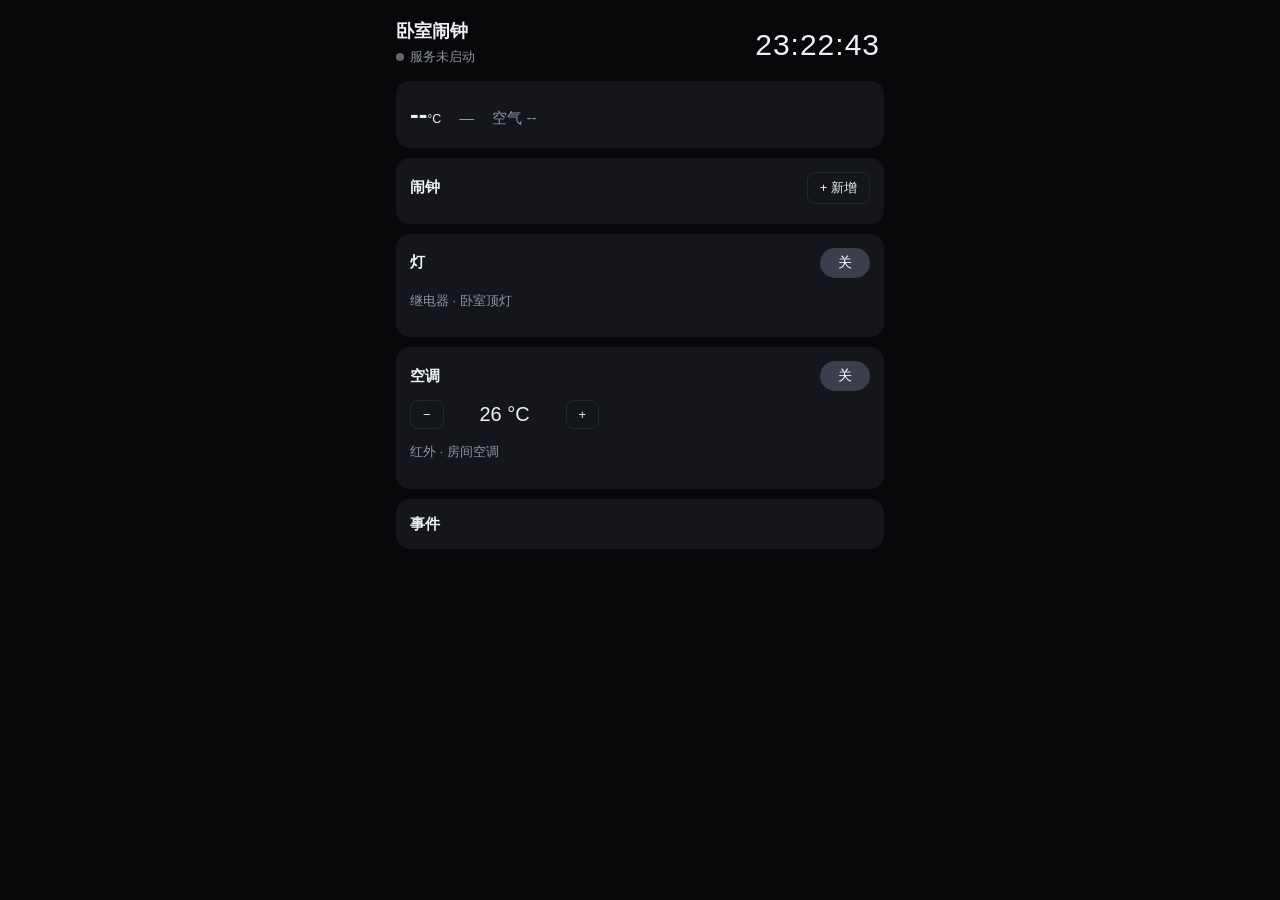
==== web/index.html @ b5a948b9 "feat(cloud): REST + MQTT-ready backend, H5 control page, device simulator" ====
<!doctype html>
<html lang="zh-CN">
<head>
<meta charset="utf-8">
<meta name="viewport" content="width=device-width, initial-scale=1, viewport-fit=cover">
<title>闹钟 · 远程控制</title>
<link rel="stylesheet" href="style.css">
</head>
<body>
<main>
  <header>
    <div>
      <h1 id="devName">卧室闹钟</h1>
      <p class="sub"><span id="dot" class="dot"></span><span id="conn">连接中…</span></p>
    </div>
    <div class="clock"><span id="clock">--:--:--</span><small id="ampm"></small></div>
  </header>

  <section class="card env">
    <div><b id="temp">--</b><small>°C</small></div>
    <div class="muted" id="cond">—</div>
    <div class="muted">空气 <span id="aqi">--</span></div>
  </section>

  <section class="card">
    <div class="row head"><h2>闹钟</h2><button id="addBtn" class="ghost">+ 新增</button></div>
    <ul id="alarms" class="list"></ul>
  </section>

  <section class="card">
    <div class="row"><h2>灯</h2><button id="lamp" class="toggle off">关</button></div>
    <p class="muted small">继电器 · 卧室顶灯</p>
  </section>

  <section class="card">
    <div class="row"><h2>空调</h2><button id="ac" class="toggle off">关</button></div>
    <div class="row acrow">
      <button id="tmin" class="ghost">−</button>
      <span id="actemp">26 °C</span>
      <button id="tplus" class="ghost">+</button>
    </div>
    <p class="muted small">红外 · 房间空调</p>
  </section>

  <section class="card">
    <h2>事件</h2>
    <ul id="events" class="list muted small"></ul>
  </section>
</main>

<dialog id="dlg">
  <form method="dialog" id="form">
    <h3 id="dlgTitle">新增闹钟</h3>
    <label>时间<input id="fTime" type="time" required></label>
    <label>重复
      <select id="fMask">
        <option value="31">工作日</option>
        <option value="127">每天</option>
        <option value="96">周末</option>
        <option value="0">一次</option>
      </select>
    </label>
    <label>标签<input id="fLabel" maxlength="9" placeholder="起床"></label>
    <menu><button value="cancel" class="ghost">取消</button><button id="save" value="default">保存</button></menu>
  </form>
</dialog>

<script src="app.js"></script>
</body>
</html>
---- web/style.css ----
:root{--bg:#08080a;--card:#14161c;--line:#242833;--text:#eef1f6;--dim:#8d94a3;--acc:#22d3ee;--warm:#f0a41a;--ok:#16a34a}
*{box-sizing:border-box}
body{margin:0;background:var(--bg);color:var(--text);font:15px/1.5 -apple-system,"PingFang SC","Microsoft YaHei",sans-serif}
main{max-width:520px;margin:0 auto;padding:18px 16px 40px}
header{display:flex;justify-content:space-between;align-items:flex-end;margin-bottom:14px}
h1{font-size:18px;margin:0}
h2{font-size:15px;margin:0}
.sub{margin:2px 0 0;color:var(--dim);font-size:13px}
.dot{display:inline-block;width:8px;height:8px;border-radius:50%;background:#666;margin-right:6px}
.dot.on{background:var(--ok);box-shadow:0 0 8px var(--ok)}
.clock{font-size:30px;font-variant-numeric:tabular-nums;letter-spacing:1px}
.clock small{font-size:13px;color:var(--warm);margin-left:4px}
.card{background:var(--card);border-radius:14px;padding:14px;margin:10px 0}
.env{display:flex;gap:18px;align-items:baseline}
.env b{font-size:26px}
.muted{color:var(--dim)}
.small{font-size:13px}
.row{display:flex;justify-content:space-between;align-items:center}
.head{margin-bottom:6px}
.list{list-style:none;margin:0;padding:0}
.list li{display:flex;align-items:center;gap:10px;padding:9px 0;border-top:1px solid var(--line)}
.list li:first-child{border-top:0}
.time{font-size:19px;font-variant-numeric:tabular-nums;width:74px}
.rep{color:var(--dim);font-size:13px;flex:1}
.toggle{border:0;border-radius:999px;padding:6px 18px;font-size:14px;color:#fff;background:#333}
.toggle.on{background:var(--ok)}
.toggle.off{background:#3a3f4b}
.ghost{background:transparent;border:1px solid var(--line);color:var(--text);border-radius:8px;padding:6px 12px;font-size:13px}
.acrow{gap:16px;margin-top:8px;justify-content:flex-start}
#actemp{font-size:20px;width:90px;text-align:center}
dialog{background:var(--card);color:var(--text);border:1px solid var(--line);border-radius:16px;padding:18px;width:min(92vw,360px)}
dialog::backdrop{background:#000a}
label{display:block;margin:12px 0;font-size:13px;color:var(--dim)}
input,select{width:100%;margin-top:6px;padding:10px;border-radius:10px;border:1px solid var(--line);background:#0c0e13;color:var(--text);font-size:15px}
menu{display:flex;justify-content:flex-end;gap:10px;margin:16px 0 0;padding:0}
button{cursor:pointer}
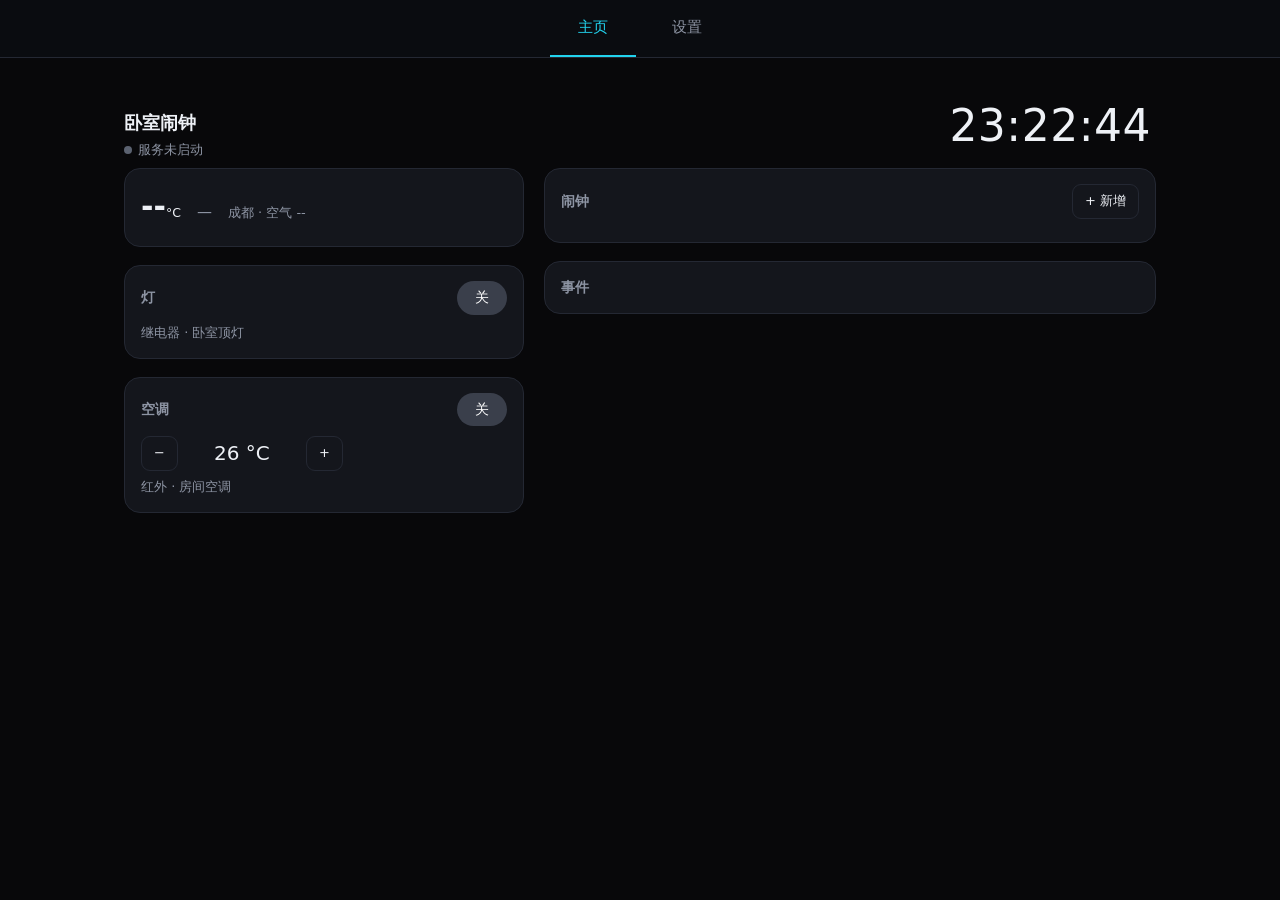
==== commit fef59736: "feat(web): responsive layout and settings page with cloud config sync" ====
--- a/web/index.html
+++ b/web/index.html
@@ -3,48 +3,120 @@
 <head>
 <meta charset="utf-8">
 <meta name="viewport" content="width=device-width, initial-scale=1, viewport-fit=cover">
+<meta name="theme-color" content="#08080a">
 <title>闹钟 · 远程控制</title>
 <link rel="stylesheet" href="style.css">
 </head>
 <body>
+<nav class="tabs">
+  <a href="#/" class="tab" data-view="home">主页</a>
+  <a href="#/settings" class="tab" data-view="settings">设置</a>
+</nav>
+
 <main>
-  <header>
-    <div>
-      <h1 id="devName">卧室闹钟</h1>
-      <p class="sub"><span id="dot" class="dot"></span><span id="conn">连接中…</span></p>
+  <!-- ------------------------------------------------ home -->
+  <section id="view-home" class="view">
+    <header class="hero">
+      <div>
+        <h1 id="devName">卧室闹钟</h1>
+        <p class="sub"><span id="dot" class="dot"></span><span id="conn">连接中…</span></p>
+      </div>
+      <div class="clock"><span id="clock">--:--:--</span><small id="ampm"></small></div>
+    </header>
+
+    <div class="grid">
+      <div class="col">
+        <section class="card env">
+          <div class="temp"><b id="temp">--</b><small id="unit">°C</small></div>
+          <div class="muted" id="cond">—</div>
+          <div class="muted small" id="place">成都 · 空气 --</div>
+        </section>
+
+        <section class="card">
+          <div class="row head"><h2>灯</h2><button id="lamp" class="toggle off">关</button></div>
+          <p class="muted small">继电器 · 卧室顶灯</p>
+        </section>
+
+        <section class="card">
+          <div class="row head"><h2>空调</h2><button id="ac" class="toggle off">关</button></div>
+          <div class="row acrow">
+            <button id="tmin" class="ghost">−</button>
+            <span id="actemp">26 °C</span>
+            <button id="tplus" class="ghost">+</button>
+          </div>
+          <p class="muted small">红外 · 房间空调</p>
+        </section>
+      </div>
+
+      <div class="col">
+        <section class="card">
+          <div class="row head"><h2>闹钟</h2><button id="addBtn" class="ghost">+ 新增</button></div>
+          <ul id="alarms" class="list"></ul>
+        </section>
+
+        <section class="card">
+          <h2>事件</h2>
+          <ul id="events" class="list muted small"></ul>
+        </section>
+      </div>
     </div>
-    <div class="clock"><span id="clock">--:--:--</span><small id="ampm"></small></div>
-  </header>
-
-  <section class="card env">
-    <div><b id="temp">--</b><small>°C</small></div>
-    <div class="muted" id="cond">—</div>
-    <div class="muted">空气 <span id="aqi">--</span></div>
   </section>
 
-  <section class="card">
-    <div class="row head"><h2>闹钟</h2><button id="addBtn" class="ghost">+ 新增</button></div>
-    <ul id="alarms" class="list"></ul>
-  </section>
+  <!-- ------------------------------------------------ settings -->
+  <section id="view-settings" class="view">
+    <header class="hero">
+      <div>
+        <h1>设置</h1>
+        <p class="sub">偏好保存在云端，并下发到设备</p>
+      </div>
+    </header>
 
-  <section class="card">
-    <div class="row"><h2>灯</h2><button id="lamp" class="toggle off">关</button></div>
-    <p class="muted small">继电器 · 卧室顶灯</p>
-  </section>
+    <div class="grid">
+      <div class="col">
+        <section class="card form">
+          <h2>位置与时间</h2>
+          <label>城市（决定天气）
+            <select id="sCity"></select>
+          </label>
+          <label>时区
+            <select id="sTz"></select>
+          </label>
+          <label>时间格式
+            <select id="sHour">
+              <option value="24">24 小时制</option>
+              <option value="12">12 小时制</option>
+            </select>
+          </label>
+        </section>
+      </div>
 
-  <section class="card">
-    <div class="row"><h2>空调</h2><button id="ac" class="toggle off">关</button></div>
-    <div class="row acrow">
-      <button id="tmin" class="ghost">−</button>
-      <span id="actemp">26 °C</span>
-      <button id="tplus" class="ghost">+</button>
+      <div class="col">
+        <section class="card form">
+          <h2>显示</h2>
+          <label>温度单位
+            <select id="sUnit">
+              <option value="c">摄氏度 °C</option>
+              <option value="f">华氏度 °F</option>
+            </select>
+          </label>
+          <label>天气刷新间隔
+            <select id="sWx">
+              <option value="10">10 分钟</option>
+              <option value="30">30 分钟</option>
+              <option value="60">60 分钟</option>
+            </select>
+          </label>
+          <label>设备名称
+            <input id="sName" maxlength="12" placeholder="卧室闹钟">
+          </label>
+        </section>
+
+        <section class="card">
+          <button id="saveSettings" class="primary">保存并下发</button>
+          <p class="muted small" id="saveHint"></p>
+        </section>
+      </div>
     </div>
-    <p class="muted small">红外 · 房间空调</p>
-  </section>
-
-  <section class="card">
-    <h2>事件</h2>
-    <ul id="events" class="list muted small"></ul>
   </section>
 </main>
 
--- a/web/style.css
+++ b/web/style.css
@@ -1,36 +1,86 @@
-:root{--bg:#08080a;--card:#14161c;--line:#242833;--text:#eef1f6;--dim:#8d94a3;--acc:#22d3ee;--warm:#f0a41a;--ok:#16a34a}
+:root{
+  --bg:#08080a; --card:#14161c; --card2:#191c24; --line:#242833;
+  --text:#eef1f6; --dim:#8d94a3; --acc:#22d3ee; --warm:#f0a41a; --ok:#16a34a;
+  --radius:16px;
+}
 *{box-sizing:border-box}
-body{margin:0;background:var(--bg);color:var(--text);font:15px/1.5 -apple-system,"PingFang SC","Microsoft YaHei",sans-serif}
-main{max-width:520px;margin:0 auto;padding:18px 16px 40px}
-header{display:flex;justify-content:space-between;align-items:flex-end;margin-bottom:14px}
+html,body{margin:0;background:var(--bg);color:var(--text)}
+body{font:15px/1.55 -apple-system,"PingFang SC","Microsoft YaHei",system-ui,sans-serif;
+     padding-bottom:76px}
 h1{font-size:18px;margin:0}
-h2{font-size:15px;margin:0}
-.sub{margin:2px 0 0;color:var(--dim);font-size:13px}
-.dot{display:inline-block;width:8px;height:8px;border-radius:50%;background:#666;margin-right:6px}
+h2{font-size:14px;margin:0;letter-spacing:.3px;color:var(--dim);font-weight:600}
+.muted{color:var(--dim)} .small{font-size:13px}
+
+/* ---------------- tabs: bottom bar on phones, top bar on desktop */
+.tabs{position:fixed;inset:auto 0 0 0;display:flex;background:#0d0f14cc;backdrop-filter:blur(12px);
+      border-top:1px solid var(--line);z-index:20}
+.tab{flex:1;text-align:center;padding:14px 0;color:var(--dim);text-decoration:none;font-size:14px}
+.tab.active{color:var(--acc)}
+
+main{max-width:560px;margin:0 auto;padding:20px 16px}
+
+/* ---------------- hero */
+.hero{display:flex;justify-content:space-between;align-items:flex-end;gap:12px;margin:6px 0 16px}
+.sub{margin:3px 0 0;color:var(--dim);font-size:13px}
+.dot{display:inline-block;width:8px;height:8px;border-radius:50%;background:#5b6270;margin-right:6px}
 .dot.on{background:var(--ok);box-shadow:0 0 8px var(--ok)}
-.clock{font-size:30px;font-variant-numeric:tabular-nums;letter-spacing:1px}
-.clock small{font-size:13px;color:var(--warm);margin-left:4px}
-.card{background:var(--card);border-radius:14px;padding:14px;margin:10px 0}
-.env{display:flex;gap:18px;align-items:baseline}
-.env b{font-size:26px}
-.muted{color:var(--dim)}
-.small{font-size:13px}
-.row{display:flex;justify-content:space-between;align-items:center}
-.head{margin-bottom:6px}
+.clock{font-size:32px;font-variant-numeric:tabular-nums;letter-spacing:.5px;white-space:nowrap}
+.clock small{font-size:13px;color:var(--warm);margin-left:5px}
+
+/* ---------------- cards */
+.card{background:var(--card);border:1px solid var(--line);border-radius:var(--radius);
+      padding:15px 16px;margin:12px 0}
+p{margin:6px 0 0}
+.col{min-width:0}
+.env{display:flex;align-items:baseline;gap:16px;flex-wrap:wrap}
+.env .temp b{font-size:30px}
+.row{display:flex;justify-content:space-between;align-items:center;gap:10px}
+.head{margin-bottom:8px}
+
+/* ---------------- list */
 .list{list-style:none;margin:0;padding:0}
-.list li{display:flex;align-items:center;gap:10px;padding:9px 0;border-top:1px solid var(--line)}
+.list li{display:flex;align-items:center;gap:10px;padding:10px 0;border-top:1px solid var(--line)}
 .list li:first-child{border-top:0}
-.time{font-size:19px;font-variant-numeric:tabular-nums;width:74px}
-.rep{color:var(--dim);font-size:13px;flex:1}
-.toggle{border:0;border-radius:999px;padding:6px 18px;font-size:14px;color:#fff;background:#333}
+.time{font-size:19px;font-variant-numeric:tabular-nums;width:76px;flex:none}
+.rep{color:var(--dim);font-size:13px;flex:1;min-width:0;overflow:hidden;text-overflow:ellipsis;white-space:nowrap}
+
+/* ---------------- controls */
+button{cursor:pointer;font:inherit}
+.toggle{border:0;border-radius:999px;padding:6px 18px;font-size:14px;color:#fff;background:#3a3f4b}
 .toggle.on{background:var(--ok)}
 .toggle.off{background:#3a3f4b}
-.ghost{background:transparent;border:1px solid var(--line);color:var(--text);border-radius:8px;padding:6px 12px;font-size:13px}
-.acrow{gap:16px;margin-top:8px;justify-content:flex-start}
-#actemp{font-size:20px;width:90px;text-align:center}
-dialog{background:var(--card);color:var(--text);border:1px solid var(--line);border-radius:16px;padding:18px;width:min(92vw,360px)}
+.ghost{background:transparent;border:1px solid var(--line);color:var(--text);border-radius:9px;padding:6px 12px;font-size:13px}
+.primary{width:100%;border:0;border-radius:12px;padding:13px;font-size:15px;font-weight:600;
+         color:#04222a;background:var(--acc)}
+.acrow{gap:16px;margin-top:10px;justify-content:flex-start}
+#actemp{font-size:20px;width:96px;text-align:center}
+
+/* ---------------- form */
+.form label{display:block;margin:14px 0;font-size:13px;color:var(--dim)}
+.form label:first-of-type{margin-top:6px}
+input,select{width:100%;margin-top:7px;padding:11px;border-radius:11px;border:1px solid var(--line);
+             background:#0c0e13;color:var(--text);font-size:15px}
+#saveHint{min-height:20px;margin:10px 0 0}
+
+/* ---------------- dialog */
+dialog{background:var(--card);color:var(--text);border:1px solid var(--line);border-radius:18px;
+       padding:20px;width:min(92vw,380px)}
 dialog::backdrop{background:#000a}
-label{display:block;margin:12px 0;font-size:13px;color:var(--dim)}
-input,select{width:100%;margin-top:6px;padding:10px;border-radius:10px;border:1px solid var(--line);background:#0c0e13;color:var(--text);font-size:15px}
-menu{display:flex;justify-content:flex-end;gap:10px;margin:16px 0 0;padding:0}
-button{cursor:pointer}
+menu{display:flex;justify-content:flex-end;gap:10px;margin:18px 0 0;padding:0}
+
+/* ---------------- desktop */
+@media (min-width:900px){
+  body{padding-bottom:0}
+  .tabs{position:sticky;top:0;inset:0;justify-content:center;gap:8px;border-top:0;
+        border-bottom:1px solid var(--line);background:#0b0d12ee}
+  .tab{flex:none;padding:16px 28px;font-size:15px;border-bottom:2px solid transparent}
+  .tab.active{border-bottom-color:var(--acc)}
+  main{max-width:1080px;padding:28px 24px 48px}
+  .grid{display:grid;grid-template-columns:400px 1fr;gap:20px;align-items:start}
+  .hero{grid-column:1/-1;margin-bottom:8px}
+  .clock{font-size:44px}
+  .card{margin:0 0 18px}
+  .col{display:flex;flex-direction:column}
+  .col:first-child{position:sticky;top:76px}
+  #view-settings .grid{grid-template-columns:1fr 1fr}
+}
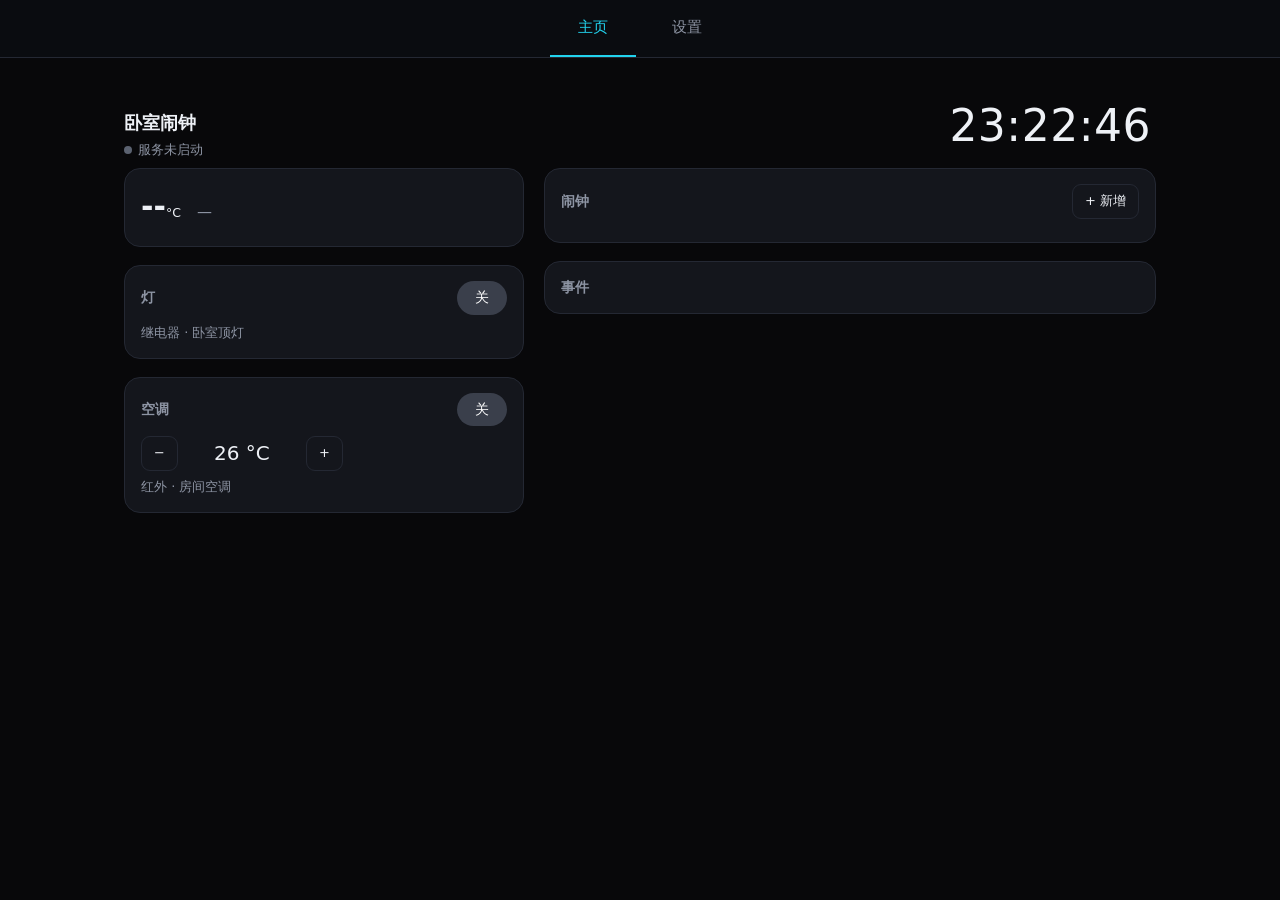
==== commit 21ba6aa3: "feat(web): language switch, localized time zones, fix dialog cancel/save" ====
--- a/web/index.html
+++ b/web/index.html
@@ -4,13 +4,13 @@
 <meta charset="utf-8">
 <meta name="viewport" content="width=device-width, initial-scale=1, viewport-fit=cover">
 <meta name="theme-color" content="#08080a">
-<title>闹钟 · 远程控制</title>
+<title data-i18n="title">闹钟 · 远程控制</title>
 <link rel="stylesheet" href="style.css">
 </head>
 <body>
 <nav class="tabs">
-  <a href="#/" class="tab" data-view="home">主页</a>
-  <a href="#/settings" class="tab" data-view="settings">设置</a>
+  <a href="#/" class="tab" data-view="home" data-i18n="tab_home">主页</a>
+  <a href="#/settings" class="tab" data-view="settings" data-i18n="tab_settings">设置</a>
 </nav>
 
 <main>
@@ -19,7 +19,7 @@
     <header class="hero">
       <div>
         <h1 id="devName">卧室闹钟</h1>
-        <p class="sub"><span id="dot" class="dot"></span><span id="conn">连接中…</span></p>
+        <p class="sub"><span id="dot" class="dot"></span><span id="conn" data-i18n="connecting">连接中…</span></p>
       </div>
       <div class="clock"><span id="clock">--:--:--</span><small id="ampm"></small></div>
     </header>
@@ -29,33 +29,34 @@
         <section class="card env">
           <div class="temp"><b id="temp">--</b><small id="unit">°C</small></div>
           <div class="muted" id="cond">—</div>
-          <div class="muted small" id="place">成都 · 空气 --</div>
+          <div class="muted small" id="place"></div>
         </section>
 
         <section class="card">
-          <div class="row head"><h2>灯</h2><button id="lamp" class="toggle off">关</button></div>
-          <p class="muted small">继电器 · 卧室顶灯</p>
+          <div class="row head"><h2 data-i18n="lamp">灯</h2><button id="lamp" class="toggle off">关</button></div>
+          <p class="muted small" data-i18n="lamp_hint">继电器 · 卧室顶灯</p>
         </section>
 
         <section class="card">
-          <div class="row head"><h2>空调</h2><button id="ac" class="toggle off">关</button></div>
+          <div class="row head"><h2 data-i18n="ac">空调</h2><button id="ac" class="toggle off">关</button></div>
           <div class="row acrow">
             <button id="tmin" class="ghost">−</button>
             <span id="actemp">26 °C</span>
             <button id="tplus" class="ghost">+</button>
           </div>
-          <p class="muted small">红外 · 房间空调</p>
+          <p class="muted small" data-i18n="ac_hint">红外 · 房间空调</p>
         </section>
       </div>
 
       <div class="col">
         <section class="card">
-          <div class="row head"><h2>闹钟</h2><button id="addBtn" class="ghost">+ 新增</button></div>
+          <div class="row head"><h2 data-i18n="alarms">闹钟</h2>
+            <button id="addBtn" class="ghost" data-i18n="add">+ 新增</button></div>
           <ul id="alarms" class="list"></ul>
         </section>
 
         <section class="card">
-          <h2>事件</h2>
+          <h2 data-i18n="events">事件</h2>
           <ul id="events" class="list muted small"></ul>
         </section>
       </div>
@@ -66,25 +67,31 @@
   <section id="view-settings" class="view">
     <header class="hero">
       <div>
-        <h1>设置</h1>
-        <p class="sub">偏好保存在云端，并下发到设备</p>
+        <h1 data-i18n="settings">设置</h1>
+        <p class="sub" data-i18n="settings_sub">偏好保存在云端，并下发到设备</p>
       </div>
     </header>
 
     <div class="grid">
       <div class="col">
         <section class="card form">
-          <h2>位置与时间</h2>
-          <label>城市（决定天气）
+          <h2 data-i18n="sec_loc">位置与时间</h2>
+          <label><span data-i18n="city">城市（决定天气）</span>
             <select id="sCity"></select>
           </label>
-          <label>时区
+          <label><span data-i18n="tz">时区</span>
             <select id="sTz"></select>
           </label>
-          <label>时间格式
+          <label><span data-i18n="hourfmt">时间格式</span>
             <select id="sHour">
-              <option value="24">24 小时制</option>
-              <option value="12">12 小时制</option>
+              <option value="24" data-i18n="h24">24 小时制</option>
+              <option value="12" data-i18n="h12">12 小时制</option>
+            </select>
+          </label>
+          <label><span data-i18n="lang">语言</span>
+            <select id="sLang">
+              <option value="zh">中文</option>
+              <option value="en">English</option>
             </select>
           </label>
         </section>
@@ -92,27 +99,27 @@
 
       <div class="col">
         <section class="card form">
-          <h2>显示</h2>
-          <label>温度单位
+          <h2 data-i18n="sec_disp">显示</h2>
+          <label><span data-i18n="unit">温度单位</span>
             <select id="sUnit">
-              <option value="c">摄氏度 °C</option>
-              <option value="f">华氏度 °F</option>
+              <option value="c" data-i18n="uc">摄氏度 °C</option>
+              <option value="f" data-i18n="uf">华氏度 °F</option>
             </select>
           </label>
-          <label>天气刷新间隔
+          <label><span data-i18n="wx">天气刷新间隔</span>
             <select id="sWx">
-              <option value="10">10 分钟</option>
-              <option value="30">30 分钟</option>
-              <option value="60">60 分钟</option>
+              <option value="10" data-i18n="m10">10 分钟</option>
+              <option value="30" data-i18n="m30">30 分钟</option>
+              <option value="60" data-i18n="m60">60 分钟</option>
             </select>
           </label>
-          <label>设备名称
-            <input id="sName" maxlength="12" placeholder="卧室闹钟">
+          <label><span data-i18n="name">设备名称</span>
+            <input id="sName" maxlength="12">
           </label>
         </section>
 
         <section class="card">
-          <button id="saveSettings" class="primary">保存并下发</button>
+          <button id="saveSettings" class="primary" data-i18n="save">保存并下发</button>
           <p class="muted small" id="saveHint"></p>
         </section>
       </div>
@@ -121,19 +128,22 @@
 </main>
 
 <dialog id="dlg">
-  <form method="dialog" id="form">
+  <form id="form">
     <h3 id="dlgTitle">新增闹钟</h3>
-    <label>时间<input id="fTime" type="time" required></label>
-    <label>重复
+    <label><span data-i18n="time">时间</span><input id="fTime" type="time" required></label>
+    <label><span data-i18n="repeat">重复</span>
       <select id="fMask">
-        <option value="31">工作日</option>
-        <option value="127">每天</option>
-        <option value="96">周末</option>
-        <option value="0">一次</option>
+        <option value="31" data-i18n="r_work">工作日</option>
+        <option value="127" data-i18n="r_daily">每天</option>
+        <option value="96" data-i18n="r_weekend">周末</option>
+        <option value="0" data-i18n="r_once">一次</option>
       </select>
     </label>
-    <label>标签<input id="fLabel" maxlength="9" placeholder="起床"></label>
-    <menu><button value="cancel" class="ghost">取消</button><button id="save" value="default">保存</button></menu>
+    <label><span data-i18n="label">标签</span><input id="fLabel" maxlength="9" placeholder="起床"></label>
+    <menu>
+      <button type="button" id="dlgCancel" class="ghost" data-i18n="cancel">取消</button>
+      <button type="submit" id="dlgSave" class="primary mini" data-i18n="save_short">保存</button>
+    </menu>
   </form>
 </dialog>
 
--- a/web/style.css
+++ b/web/style.css
@@ -6,7 +6,7 @@
 *{box-sizing:border-box}
 html,body{margin:0;background:var(--bg);color:var(--text)}
 body{font:15px/1.55 -apple-system,"PingFang SC","Microsoft YaHei",system-ui,sans-serif;
-     padding-bottom:76px}
+     padding-bottom:96px}
 h1{font-size:18px;margin:0}
 h2{font-size:14px;margin:0;letter-spacing:.3px;color:var(--dim);font-weight:600}
 .muted{color:var(--dim)} .small{font-size:13px}
@@ -52,6 +52,8 @@
 .ghost{background:transparent;border:1px solid var(--line);color:var(--text);border-radius:9px;padding:6px 12px;font-size:13px}
 .primary{width:100%;border:0;border-radius:12px;padding:13px;font-size:15px;font-weight:600;
          color:#04222a;background:var(--acc)}
+.primary.mini{width:auto;padding:9px 22px;border-radius:10px}
+menu .primary{width:auto}
 .acrow{gap:16px;margin-top:10px;justify-content:flex-start}
 #actemp{font-size:20px;width:96px;text-align:center}
 
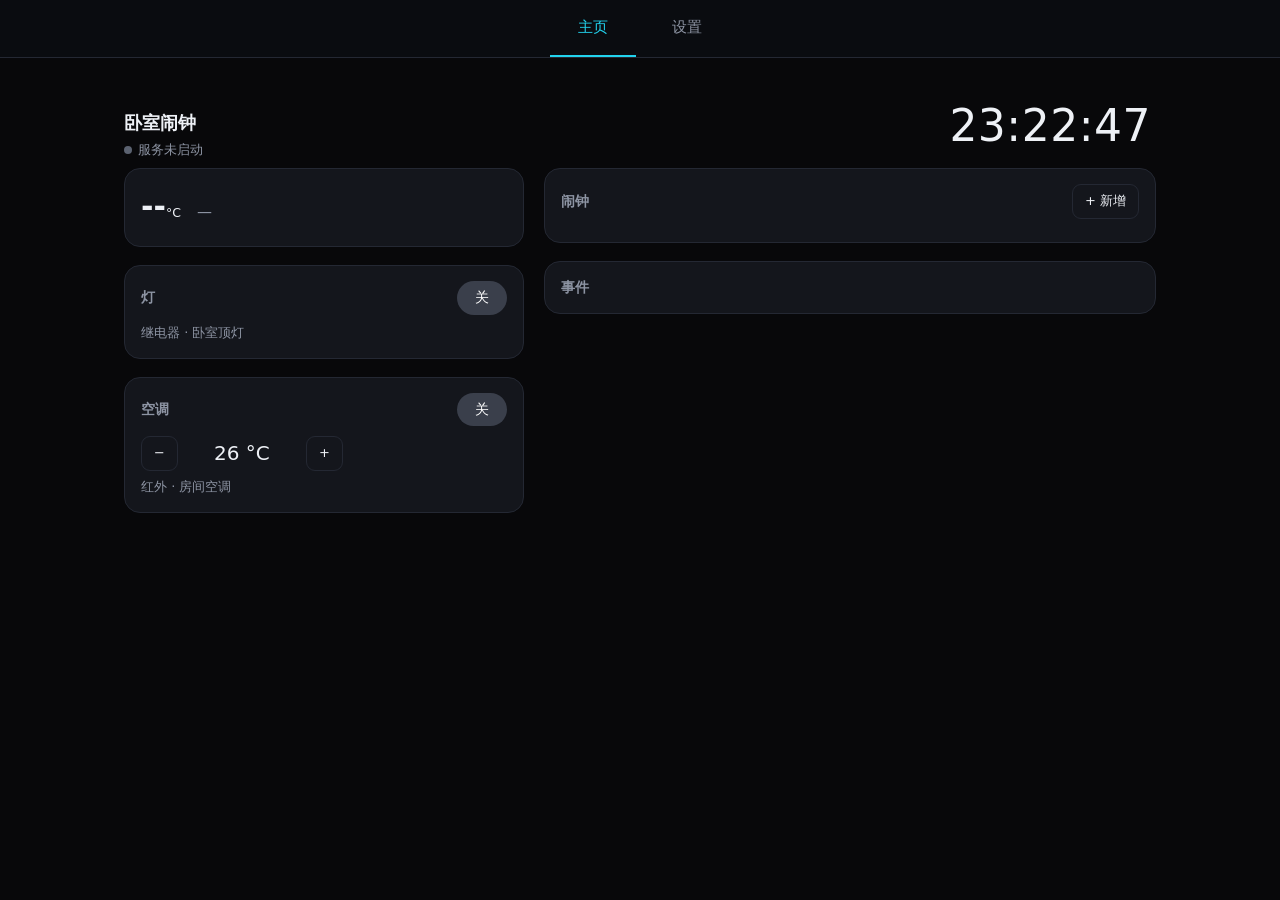
==== commit 5134b6da: "feat(web): iOS-style alarm sheet with wheel picker, snooze and ring fields" ====
--- a/web/index.html
+++ b/web/index.html
@@ -127,25 +127,55 @@
   </section>
 </main>
 
-<dialog id="dlg">
-  <form id="form">
-    <h3 id="dlgTitle">新增闹钟</h3>
-    <label><span data-i18n="time">时间</span><input id="fTime" type="time" required></label>
-    <label><span data-i18n="repeat">重复</span>
-      <select id="fMask">
-        <option value="31" data-i18n="r_work">工作日</option>
-        <option value="127" data-i18n="r_daily">每天</option>
-        <option value="96" data-i18n="r_weekend">周末</option>
-        <option value="0" data-i18n="r_once">一次</option>
-      </select>
-    </label>
-    <label><span data-i18n="label">标签</span><input id="fLabel" maxlength="9" placeholder="起床"></label>
-    <menu>
-      <button type="button" id="dlgCancel" class="ghost" data-i18n="cancel">取消</button>
-      <button type="submit" id="dlgSave" class="primary mini" data-i18n="save_short">保存</button>
-    </menu>
-  </form>
-</dialog>
+<!-- ------------------------------------------------ alarm sheet -->
+<div id="sheet" class="sheet" hidden>
+  <div class="panel">
+    <header class="head">
+      <button id="shCancel" class="circ" aria-label="cancel">✕</button>
+      <h3 id="shTitle">编辑闹钟</h3>
+      <button id="shSave" class="circ accent" aria-label="save">✓</button>
+    </header>
+
+    <div class="body">
+      <div class="wheel">
+        <div class="band"></div>
+        <div class="wcol" id="wH"></div>
+        <div class="wsep">:</div>
+        <div class="wcol" id="wM"></div>
+      </div>
+
+      <div class="group">
+        <button class="row tap" id="rRepeat"><span data-i18n="repeat">重复</span>
+          <b id="vRepeat">永不</b><i class="chev">›</i></button>
+      </div>
+      <p class="hint" id="repeatHint" data-i18n="repeat_hint"></p>
+
+      <div class="group">
+        <label class="row"><span data-i18n="label">标签</span>
+          <input id="vLabel" class="rin" maxlength="9" placeholder="闹钟"></label>
+        <button class="row tap" id="rRing"><span data-i18n="ring">铃声</span>
+          <b id="vRing">故事时间</b><i class="chev">›</i></button>
+        <div class="row"><span data-i18n="snooze">稍后提醒</span>
+          <label class="switch"><input type="checkbox" id="vSnooze" checked><span></span></label></div>
+        <button class="row tap" id="rSnoozeMin"><span data-i18n="snooze_len">稍后提醒时长</span>
+          <b id="vSnoozeMin">9 分钟</b><i class="chev">›</i></button>
+      </div>
+
+      <button class="row danger" id="shDelete" data-i18n="delete_alarm">删除闹钟</button>
+    </div>
+  </div>
+
+  <div id="picker" class="picker" hidden>
+    <div class="panel">
+      <header class="head">
+        <button id="pkClose" class="circ">✕</button>
+        <h3 id="pkTitle"></h3>
+        <span class="circ blank"></span>
+      </header>
+      <div class="body" id="pkBody"></div>
+    </div>
+  </div>
+</div>
 
 <script src="app.js"></script>
 </body>
--- a/web/style.css
+++ b/web/style.css
@@ -86,3 +86,86 @@
   .col:first-child{position:sticky;top:76px}
   #view-settings .grid{grid-template-columns:1fr 1fr}
 }
+
+/* ---------------- iOS-like alarm sheet */
+.sheet{position:fixed;inset:0;z-index:40;display:flex;align-items:flex-end;justify-content:center;
+       background:#00000060;backdrop-filter:blur(6px)}
+.sheet[hidden]{display:none}
+.sheet .panel{width:100%;max-width:520px;max-height:94vh;overflow:auto;background:#141416;
+       border-radius:22px 22px 0 0;padding:8px 0 24px;box-shadow:0 -10px 40px #000a}
+.sheet .head{display:flex;align-items:center;justify-content:space-between;padding:14px 16px 8px}
+.sheet .head h3{margin:0;font-size:17px;font-weight:600;letter-spacing:.2px}
+.sheet .body{padding:0 16px}
+.circ{width:34px;height:34px;border-radius:50%;border:0;background:#2c2c2e;color:#e8e8ea;
+      font-size:15px;display:grid;place-items:center}
+.circ.accent{background:#f0a41a;color:#1a1200;font-weight:700}
+.circ.blank{background:transparent}
+
+.wheel{position:relative;display:flex;justify-content:center;align-items:center;gap:6px;height:216px;margin:4px 0 10px}
+.wheel .band{position:absolute;left:8%;right:8%;height:44px;top:86px;background:#ffffff14;
+             border-radius:11px;pointer-events:none}
+.wcol{height:216px;width:96px;padding-block:86px;overflow-y:scroll;scroll-snap-type:y mandatory;
+      scrollbar-width:none;-webkit-overflow-scrolling:touch;position:relative;z-index:1}
+.wcol::-webkit-scrollbar{display:none}
+.witem{height:44px;line-height:44px;text-align:center;font-size:29px;font-variant-numeric:tabular-nums;
+       scroll-snap-align:center;color:#ffffff66;transition:color .12s}
+.witem.on{color:#fff}
+.wsep{font-size:26px;color:#ffffff8c;padding-bottom:2px}
+
+.sheet .group{background:#1c1c1e;border-radius:12px;margin:10px 0;overflow:hidden}
+.sheet .row{display:flex;align-items:center;justify-content:space-between;gap:12px;min-height:48px;
+     padding:0 14px;font-size:16px;color:var(--text);border-top:1px solid #ffffff0f;background:none;
+     width:100%;text-align:left;box-sizing:border-box}
+.sheet .group .row:first-child{border-top:0}
+.sheet .row.tap{cursor:pointer}
+.sheet .row[hidden]{display:none}
+.sheet .row b{font-weight:400;color:#ffffff8c}
+.sheet .row .chev{font-style:normal;color:#5b5b60;font-size:19px;margin-left:2px}
+.sheet .row.danger{background:#1c1c1e;border-radius:12px;color:#ff453a;justify-content:center;
+            font-size:16px;margin:16px 0 4px}
+.sheet .rin{flex:1;min-width:0;border:0;background:transparent;color:#fff;text-align:right;
+            font-size:16px;outline:none;margin:0;padding:0}
+.sheet .hint{color:#8d94a3;font-size:12.5px;line-height:1.5;margin:2px 6px 0}
+
+.switch{position:relative;display:inline-block;width:50px;height:30px;flex:none}
+.switch input{position:absolute;opacity:0;width:0;height:0}
+.switch span{position:absolute;inset:0;background:#39393d;border-radius:999px;transition:.18s}
+.switch span:before{content:'';position:absolute;width:26px;height:26px;left:2px;top:2px;background:#fff;
+                    border-radius:50%;transition:.18s}
+.switch input:checked + span{background:#30d158}
+.switch input:checked + span:before{transform:translateX(20px)}
+
+.picker{position:absolute;inset:0;display:flex;align-items:flex-end;justify-content:center;
+        background:#00000060;backdrop-filter:blur(4px)}
+.picker[hidden]{display:none}
+.picker .panel{max-width:520px;width:100%;background:#141416;border-radius:22px 22px 0 0;
+               padding:8px 0 20px;max-height:80vh;overflow:auto}
+.picker .row{display:flex;align-items:center;justify-content:space-between;gap:12px;min-height:48px;
+     padding:0 14px;font-size:16px;color:var(--text);border-top:1px solid #ffffff0f;background:none;
+     width:100%;text-align:left;box-sizing:border-box}
+.picker .body{padding:0 16px}
+.picker .row:first-child{border-top:0}
+.picker .row b{font-weight:400;color:#7ee787;font-size:17px}
+
+.days{display:flex;gap:8px;justify-content:space-between;padding:14px 4px 4px}
+.day{flex:1;height:40px;border-radius:10px;border:1px solid #ffffff1a;background:#232326;color:#c9cedb;font-size:14px}
+.day.on{background:#0e7490;border-color:#0e7490;color:#fff}
+
+@media (min-width:900px){
+  .sheet{align-items:center;padding:24px}
+  .sheet .panel,.picker .panel{border-radius:20px;max-width:460px}
+}
+
+/* ---------------- alarm rows in list */
+.arow{display:flex;align-items:center;gap:12px;border-top:1px solid var(--line);padding:8px 0}
+.arow:first-child{border-top:0}
+.amain{flex:1;min-width:0;display:flex;align-items:baseline;gap:14px;background:none;border:0;
+       color:var(--text);text-align:left;padding:4px 0;font:inherit}
+.atime{font-size:26px;font-variant-numeric:tabular-nums;flex:none}
+.atime small{font-size:12px;color:var(--warm);margin-left:3px}
+.arep{color:#c9cedb;font-size:14px;min-width:0;overflow:hidden;text-overflow:ellipsis;white-space:nowrap}
+.arep em{font-style:normal;color:var(--dim);margin-left:8px;font-size:13px}
+
+@media (min-width:900px){
+  .picker{align-items:center}
+}
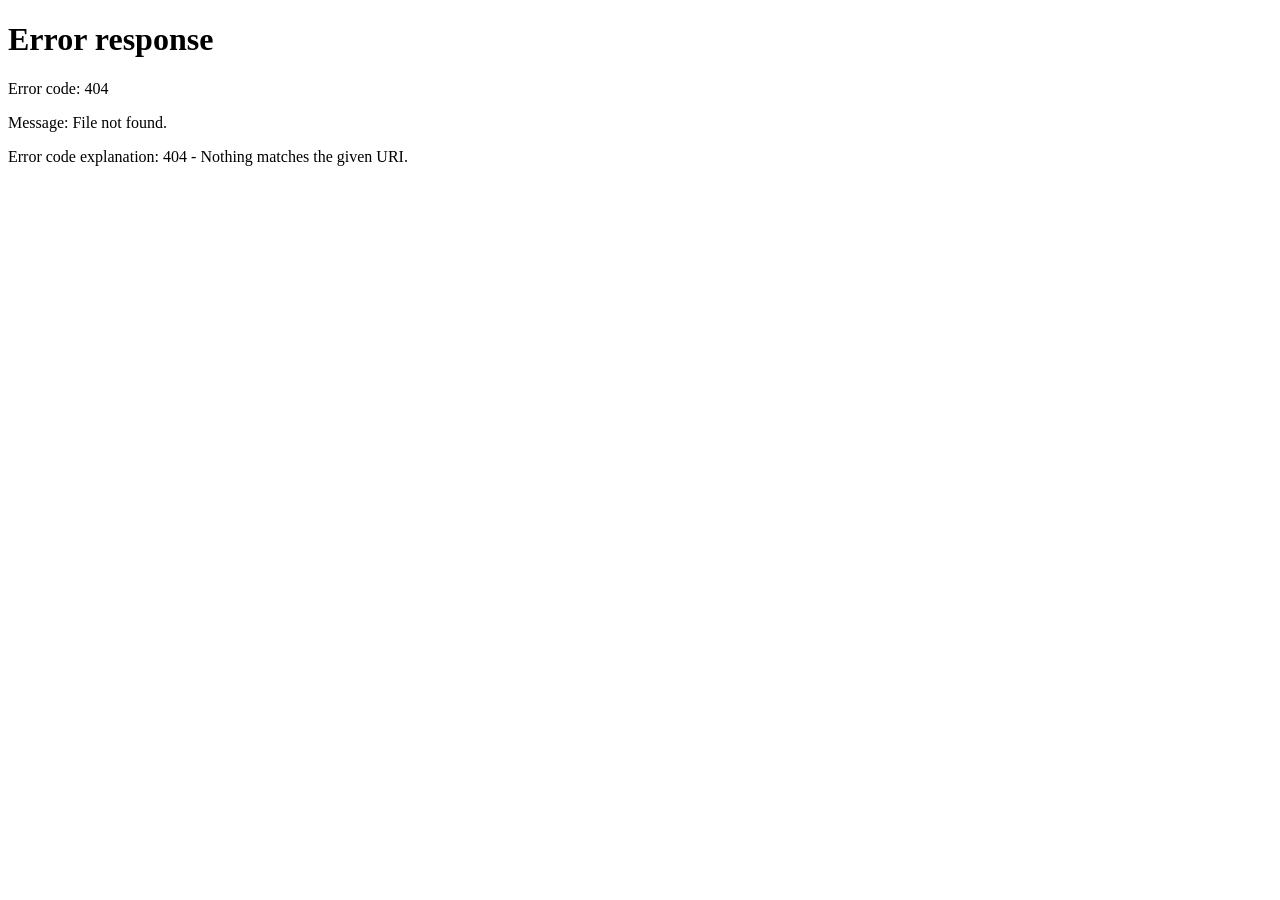
==== commit c6147b71: "feat(auth): login page, PBKDF2 password, session cookie and API guard" ====
--- a/web/index.html
+++ b/web/index.html
@@ -11,6 +11,7 @@
 <nav class="tabs">
   <a href="#/" class="tab" data-view="home" data-i18n="tab_home">主页</a>
   <a href="#/settings" class="tab" data-view="settings" data-i18n="tab_settings">设置</a>
+  <button id="logout" class="ghost mini" data-i18n="logout" title="退出登录">退出</button>
 </nav>
 
 <main>
